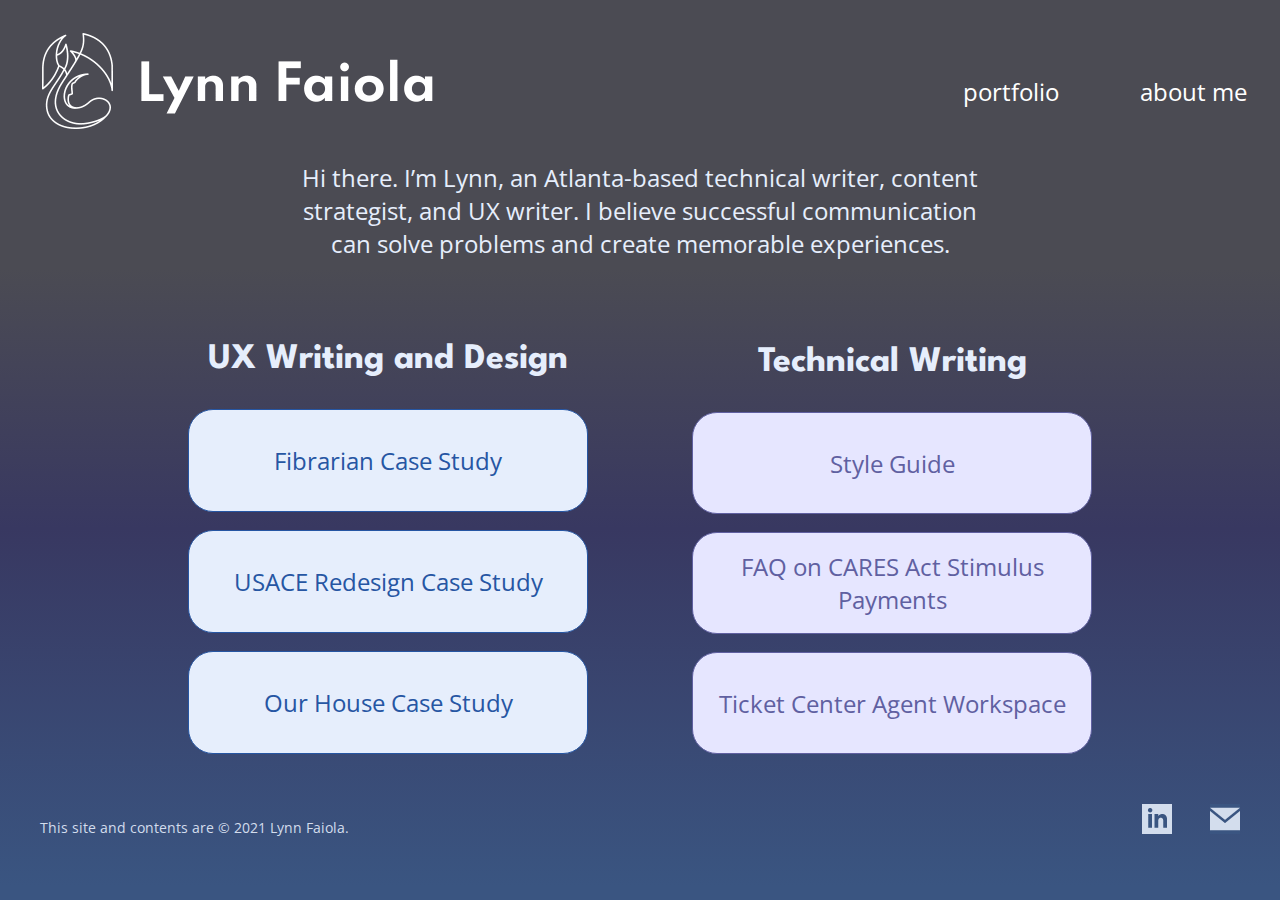
==== index.html @ aeed1f62 "V4" ====
<!DOCTYPE html>
<html>
<head>
    <title>Lynn Faiola</title>
    <link href="css/style.css" rel="stylesheet" type="text/css">
    <link href="https://fonts.googleapis.com/css2?family=Open+Sans&display=swap" rel="stylesheet">
    <link href="https://fonts.googleapis.com/css2?family=Open+Sans&family=Spartan:wght@400;600;700;800&display=swap" rel="stylesheet">
</head>
<body>
<header>
    <div class="inline-block logo">
        <img src="./images/logo.png" height="96">
    </div>
    <nav class="inline-block">
        <ul> 
            <li class="inline-block nav">portfolio</li>
            <li class="inline-block navEnd">about me</li>
        </ul>
    </nav>
</header>

<section>
<p class="intro">Hi there. I’m Lynn, an Atlanta-based technical writer, content strategist, and UX writer. I believe successful communication can solve problems and create memorable experiences.</p>
<div class="inline-block buttons">
    <h2>UX Writing and Design</h2>
    <div class="buttons2">
    <button class="listBlue">Fibrarian Case Study</button>
    <br>
    <button class="listBlue">USACE Redesign Case Study</button>
    <br>
    <button class="listBlue">Our House Case Study</button>
    </div>
</div>
<div class="inline-block buttons">
    <h2>Technical Writing</h2>
    <div class="buttons2">
        <button class="listPurple">Style Guide</button>
        <br>
        <button class="listPurple">FAQ on CARES Act Stimulus Payments</button>
        <br>
        <button class="listPurple">Ticket Center Agent Workspace</button>
    </div>
</div>
</section>

<footer class="footer">
    <div class="inline-block left">
    <p>This site and contents are © 2021 Lynn Faiola.</p>
    </div>
    <div class="inline-block right">
    <img class="padded" src="./images/linkedin_icon.png" height="30" width="30">
    <img src="./images/email_icon.png" height="30" width="30">
    </div>
</footer>
</body>
</html>
---- css/style.css ----
/* Top Level */

html {
    min-height: 100%;    
}

body{
    background: linear-gradient(180deg, #4B4B53 29.86%, #383861 58.73%, #3A5581 98.44%);
    background-repeat: no-repeat;
    background-size: auto;
}

header{
    padding-top: 2%;
}

section{
    text-align: center;
    min-height: calc(100%);
}

footer{
    vertical-align: center;
    padding-left: 2.5%;
    padding-right: 2.5%;
    padding-bottom: 50px;
}

nav{
    width: 65%;
    float: right;
    padding: 2%;
}

ul{
    list-style-type: none;
    float:right;
    margin-left: auto;
}

/* Classes */

.inline-block{
    display: inline-block;
    vertical-align: bottom;
}

.logo{
    width: 20%;
    padding-left: 2.5%;
    text-align: center;    
    vertical-align: center;
}

div.left{
    float: left;
}

div.right{
    float: right;
}

img.padded{
    padding-right:34px;
}

/* Buttons and Cards (eventually) */
.buttons{
    text-align: center;    
    margin-top:3%;
}

.buttons2{
    padding:50px;
    padding-top:0;
    text-align: center;
}


.block{    
    display: block;
}

button.listBlue{
    display: block;
    width: 400px;
    height: 103px;
    left: 270px;
    top: 737px;
    background: #E6EEFC;
    border: 1px solid #2656A3;
    box-sizing: border-box;
    border-radius: 25px;
    color: #2656A3;
    font-family: Open Sans;
    font-style: normal;
    font-weight: normal;
    font-size: 24px;
    line-height: 33px;
}

button.listPurple{
    display: block;
    width: 400px;
    height: 102px;
    left: 793px;
    top: 513px;
    background: #E6E6FF;
    border: 1px solid #6060A1;
    box-sizing: border-box;
    border-radius: 25px;
    color: #6060A1;
    font-family: Open Sans;
    font-style: normal;
    font-weight: normal;
    font-size: 24px;
    line-height: 33px;
}

/* Typography */

h1{
    font-family: Spartan;
    font-style: normal;
    font-weight: bold;
    font-size: 48px;
    line-height: 54px;
    color: #FFFFFF;
}

h2{
    font-family: Spartan;
    font-style: normal;
    font-weight: bold;
    font-size: 36px;
    line-height: 40px;    
    color: #E6EEFC;
}

li.nav{
    padding-right: 77px;
    font-family: Open Sans;
    font-style: normal;
    font-weight: normal;
    font-size: 24px;
    line-height: 33px;
    color:#FFFFFF;
}

li.navEnd{
    font-family: Open Sans;
    font-style: normal;
    font-weight: normal;
    font-size: 24px;
    line-height: 33px;
    color:#FFFFFF;
}

p{
    font-family: Open Sans;
    font-style: normal;
    font-weight: normal;
    font-size: 14px;
    line-height: 19px;
    color: #D3DDED;
}

p.intro{
    text-align: center;
    font-family: 'Open Sans', sans-serif;
    font-size: 24px;
    line-height: 33px;
    color: #E6EEFC;
    width: 716px;
    align-items: center;
    text-align: center;
    width: 716px;
    height: 123px;
    left: 362px;
    top: 209px;
    display: flex;
    align-items: center;
    margin: auto;
}
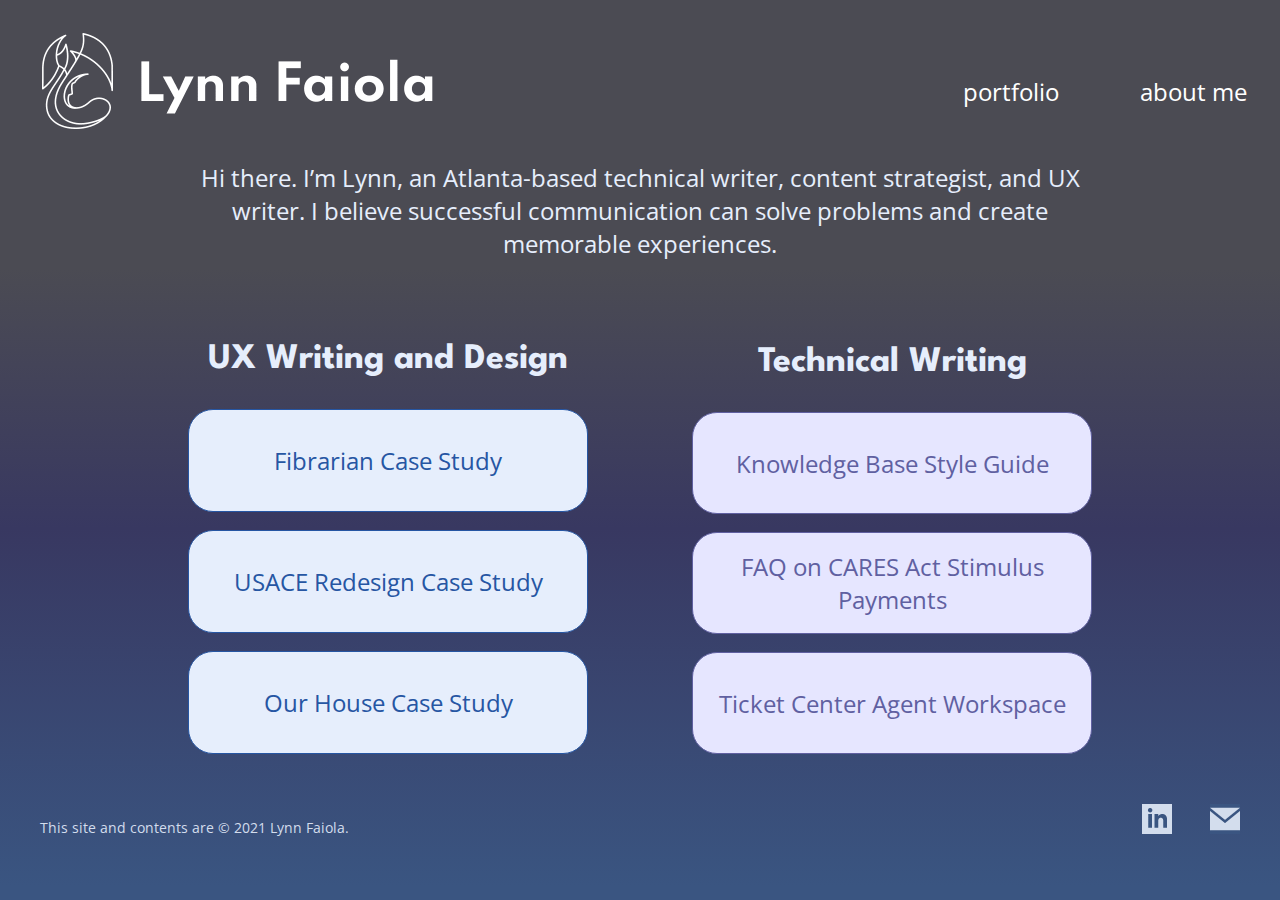
==== commit 7f99c34c: "V5" ====
--- a/index.html
+++ b/index.html
@@ -24,21 +24,21 @@
 <div class="inline-block buttons">
     <h2>UX Writing and Design</h2>
     <div class="buttons2">
-    <button class="listBlue">Fibrarian Case Study</button>
+    <a class="buttonLink" href="https://google.com" target="_blank"><button class="listBlue listBlue2" type="button"><span>Fibrarian Case Study</span></button></a>
     <br>
-    <button class="listBlue">USACE Redesign Case Study</button>
+    <a class="buttonLink" href="https://google.com" target="_blank"><button class="listBlue listBlue1" type="button"><span>USACE Redesign Case Study</span></button></a>
     <br>
-    <button class="listBlue">Our House Case Study</button>
+    <a class="buttonLink" href="https://google.com" target="_blank"><button class="listBlue listBlue3" type="button"><span>Our House Case Study</span></button></a>
     </div>
 </div>
 <div class="inline-block buttons">
     <h2>Technical Writing</h2>
     <div class="buttons2">
-        <button class="listPurple">Style Guide</button>
+        <button class="listPurple listPurple1" type="button"><span>Knowledge Base Style Guide</span></button>
         <br>
-        <button class="listPurple">FAQ on CARES Act Stimulus Payments</button>
+        <button class="listPurple listPurple2" type="button"><span>FAQ on CARES Act Stimulus Payments</span></button>
         <br>
-        <button class="listPurple">Ticket Center Agent Workspace</button>
+        <button class="listPurple listPurple3" type="button"><span>Ticket Center Agent Workspace</span></button>
     </div>
 </div>
 </section>
--- a/css/style.css
+++ b/css/style.css
@@ -65,6 +65,10 @@
 }
 
 /* Buttons and Cards (eventually) */
+a.buttonLink{
+    text-decoration: none;
+}
+
 .buttons{
     text-align: center;    
     margin-top:3%;
@@ -75,7 +79,6 @@
     padding-top:0;
     text-align: center;
 }
-
 
 .block{    
     display: block;
@@ -97,6 +100,36 @@
     font-weight: normal;
     font-size: 24px;
     line-height: 33px;
+    cursor: pointer;
+}
+
+button.listBlue:hover{
+    background: #2656A3;
+    border: 1px solid #E6EEFC;
+    box-sizing: border-box;
+    box-shadow: 4px 4px 4px rgba(0, 0, 0, 0.25);
+    color: #E6EEFC;
+}
+
+button.listBlue1:hover span {
+    display:none
+}
+button.listBlue1:hover:before {
+    content:"Improve user navigation through information architecture."
+}
+
+button.listBlue2:hover span {
+    display:none
+}
+button.listBlue2:hover:before {
+    content:"A mobile app to designed enable book sharing."
+}
+
+button.listBlue3:hover span {
+    display:none
+}
+button.listBlue3:hover:before {
+    content:"Boost volunteer aquisition and retention with site clarity."
 }
 
 button.listPurple{
@@ -115,6 +148,36 @@
     font-weight: normal;
     font-size: 24px;
     line-height: 33px;
+    cursor: pointer;
+}
+
+button.listPurple:hover{
+    background: #6060A1;
+    border: 1px solid #E6E6FF;
+    box-sizing: border-box;
+    box-shadow: 4px 4px 4px rgba(0, 0, 0, 0.25);
+    color: #E6E6FF;
+}
+
+button.listPurple1:hover span {
+    display:none
+}
+button.listPurple1:hover:before {
+    content:"Unifies the branding of an internal knowledge base."
+}
+
+button.listPurple2:hover span {
+    display:none
+}
+button.listPurple2:hover:before {
+    content:"Assists employees addressing credit union members."
+}
+
+button.listPurple3:hover span {
+    display:none
+}
+button.listPurple3:hover:before {
+    content:"Breakdown of a dashboard for new call center agents."
 }
 
 /* Typography */
@@ -147,6 +210,10 @@
     color:#FFFFFF;
 }
 
+li.nav:hover{
+    text-decoration: underline;
+}
+
 li.navEnd{
     font-family: Open Sans;
     font-style: normal;
@@ -154,6 +221,10 @@
     font-size: 24px;
     line-height: 33px;
     color:#FFFFFF;
+}
+
+li.navEnd:hover{
+    text-decoration: underline;
 }
 
 p{
@@ -171,10 +242,9 @@
     font-size: 24px;
     line-height: 33px;
     color: #E6EEFC;
-    width: 716px;
     align-items: center;
     text-align: center;
-    width: 716px;
+    width: 75%;
     height: 123px;
     left: 362px;
     top: 209px;
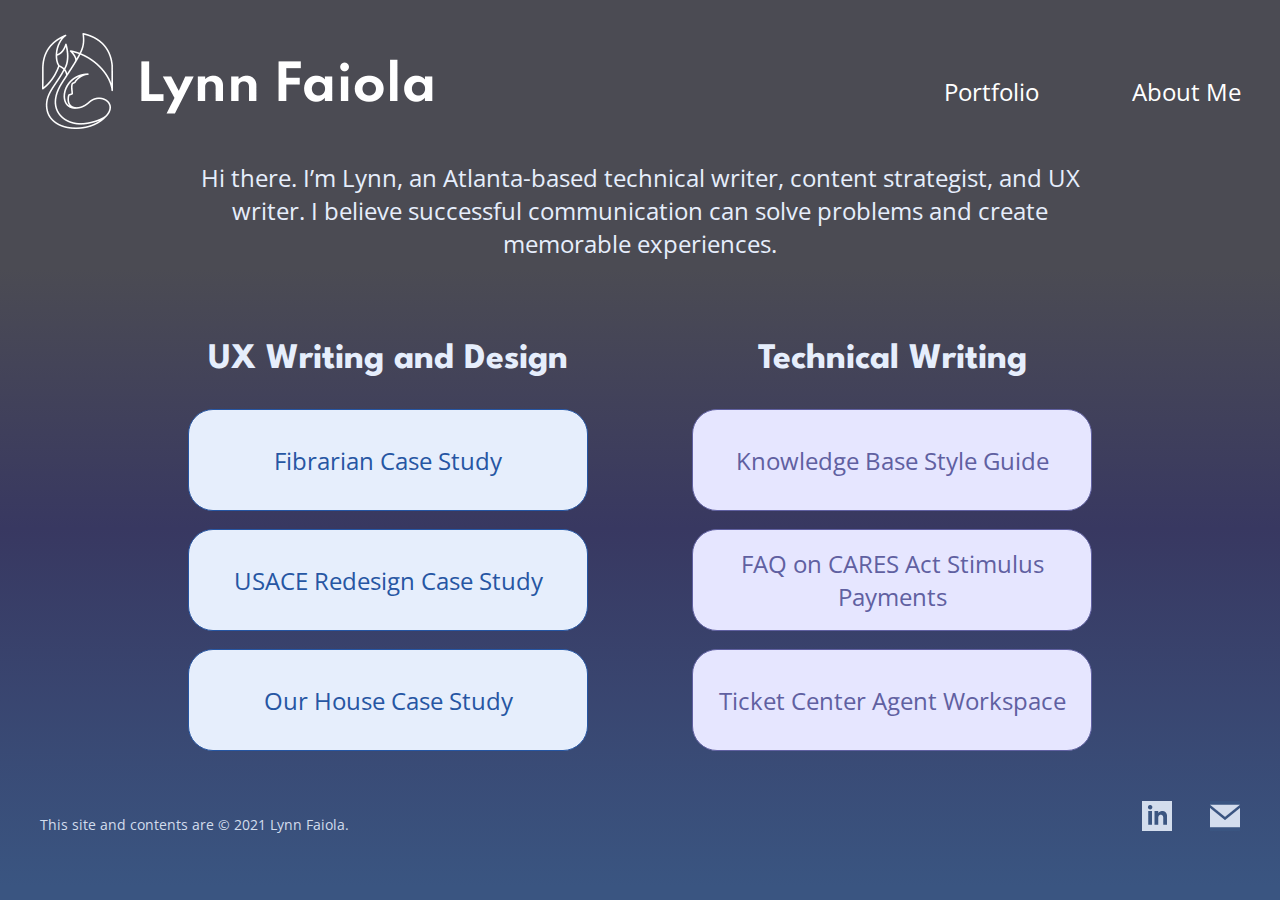
==== commit e5142983: "V7" ====
--- a/index.html
+++ b/index.html
@@ -12,9 +12,26 @@
         <img src="./images/logo.png" height="96">
     </div>
     <nav class="inline-block">
-        <ul> 
-            <li class="inline-block nav">portfolio</li>
-            <li class="inline-block navEnd">about me</li>
+        <ul class="navItems"> 
+            <li class="navDropdown"><div class="portfolioNav">&nbsp;Portfolio&nbsp;</div>
+                <ul class="dropdown-content">
+                    <li class="dropdown-tertiary">UX Writing and Design
+                        <ul class="dropdown-content2">
+                            <li>Fibrarian Case Study</li>
+                            <li>USACE Redesign Case Study</li>
+                            <li>Our House Redesign Case Study</li>
+                        </ul>
+                    </li>
+                    <li class="dropdown-tertiary">Technical Writing
+                        <ul class="dropdown-content2">
+                            <li>Knowledge Base Study Guide</li>
+                            <li>FAQ on CARES Act Stimulus Payments</li>
+                            <li>Our House Redesign Case Study</li>
+                        </ul>
+                    </li>
+                </ul>
+            </li>
+            <li class="inline-block navEnd">&nbsp;About Me&nbsp;</li>
         </ul>
     </nav>
 </header>
--- a/css/style.css
+++ b/css/style.css
@@ -38,6 +38,70 @@
     margin-left: auto;
 }
 
+/*Nav Drop-down*/
+
+.portfolioNav{
+    padding-right: 77px;
+    font-family: Open Sans;
+    font-style: normal;
+    font-weight: normal;
+    font-size: 24px;
+    line-height: 33px;
+    color:#FFFFFF;
+}
+
+li.navEnd{
+    font-family: Open Sans;
+    font-style: normal;
+    font-weight: normal;
+    font-size: 24px;
+    line-height: 33px;
+    color:#FFFFFF;
+}
+
+li.nav:hover, li.navEnd:hover{
+    text-decoration: underline;
+}
+
+.navDropdown{
+    display: inline-block;
+}
+
+.dropdown-content{    
+    display:none;
+    position:absolute;
+    background-color:#4B4B53;
+    /*font-family: Open Sans;
+    font-style: normal;
+    font-weight: normal;
+    font-size: 24px;
+    line-height: 33px;
+    color:#FFFFFF;*/
+    /*max-width: 300px;*/
+    padding: 8px 0px 8px 8px;
+    box-shadow: 4px 4px 4px 4px rgba(0, 0, 0, 0.25);
+    z-index: 1;
+}
+
+.navDropdown:hover .dropdown-content {
+    display: block;
+}
+
+.dropdown-tertiary{
+    display: inline-block;
+}
+
+.dropdown-content2{    
+    display:none;
+    position:static;
+    background-color:#4B4B53;
+    float: none;
+}
+
+.dropdown-tertiary:hover .dropdown-content2 {
+    display: block;
+}
+
 /* Classes */
 
 .inline-block{
@@ -87,9 +151,9 @@
 button.listBlue{
     display: block;
     width: 400px;
-    height: 103px;
-    left: 270px;
-    top: 737px;
+    height: 102px;
+    /*left: 270px;
+    top: 737px;*/
     background: #E6EEFC;
     border: 1px solid #2656A3;
     box-sizing: border-box;
@@ -136,8 +200,8 @@
     display: block;
     width: 400px;
     height: 102px;
-    left: 793px;
-    top: 513px;
+    /*left: 793px;
+    top: 513px;*/
     background: #E6E6FF;
     border: 1px solid #6060A1;
     box-sizing: border-box;
@@ -198,33 +262,6 @@
     font-size: 36px;
     line-height: 40px;    
     color: #E6EEFC;
-}
-
-li.nav{
-    padding-right: 77px;
-    font-family: Open Sans;
-    font-style: normal;
-    font-weight: normal;
-    font-size: 24px;
-    line-height: 33px;
-    color:#FFFFFF;
-}
-
-li.nav:hover{
-    text-decoration: underline;
-}
-
-li.navEnd{
-    font-family: Open Sans;
-    font-style: normal;
-    font-weight: normal;
-    font-size: 24px;
-    line-height: 33px;
-    color:#FFFFFF;
-}
-
-li.navEnd:hover{
-    text-decoration: underline;
 }
 
 p{
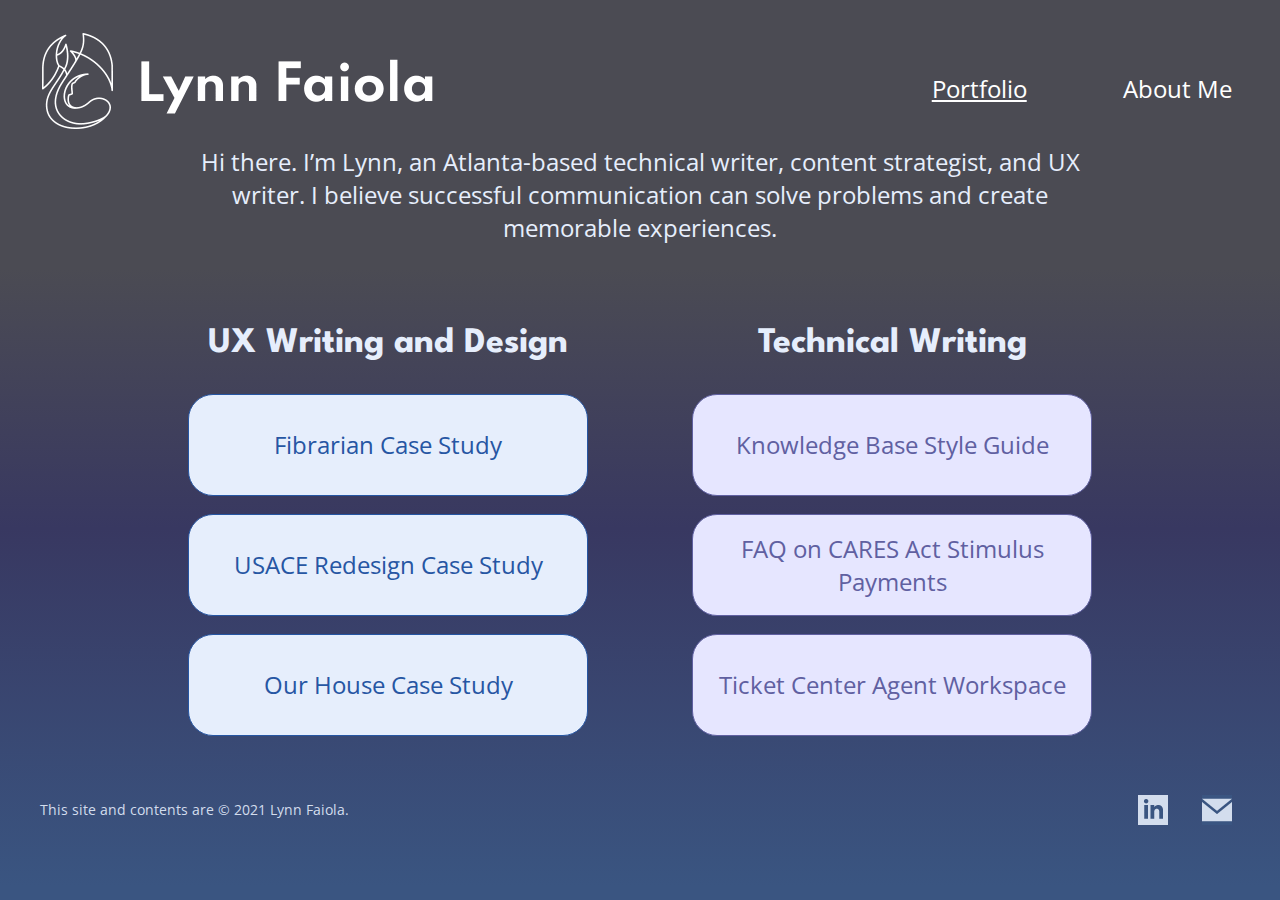
==== commit b89c8a69: "V8" ====
--- a/index.html
+++ b/index.html
@@ -13,25 +13,25 @@
     </div>
     <nav class="inline-block">
         <ul class="navItems"> 
-            <li class="navDropdown"><div class="portfolioNav">&nbsp;Portfolio&nbsp;</div>
+            <li class="navDropdown"><div class="portfolioNav">Portfolio</div>
                 <ul class="dropdown-content">
                     <li class="dropdown-tertiary">UX Writing and Design
                         <ul class="dropdown-content2">
-                            <li>Fibrarian Case Study</li>
-                            <li>USACE Redesign Case Study</li>
-                            <li>Our House Redesign Case Study</li>
+                            <li class="tertiaryItem">Fibrarian Case Study</li>
+                            <li class="tertiaryItem">USACE Redesign Case Study</li>
+                            <li class="tertiaryItem">Our House Redesign Case Study</li>
                         </ul>
                     </li>
                     <li class="dropdown-tertiary">Technical Writing
                         <ul class="dropdown-content2">
-                            <li>Knowledge Base Study Guide</li>
-                            <li>FAQ on CARES Act Stimulus Payments</li>
-                            <li>Our House Redesign Case Study</li>
+                            <li class="tertiaryItem">Knowledge Base Study Guide</li>
+                            <li class="tertiaryItem">FAQ on CARES Act Stimulus Payments</li>
+                            <li class="tertiaryItem">Our House Redesign Case Study</li>
                         </ul>
                     </li>
                 </ul>
             </li>
-            <li class="inline-block navEnd">&nbsp;About Me&nbsp;</li>
+            <li class="inline-block navEnd">About Me</li>
         </ul>
     </nav>
 </header>
--- a/css/style.css
+++ b/css/style.css
@@ -23,31 +23,35 @@
     vertical-align: center;
     padding-left: 2.5%;
     padding-right: 2.5%;
-    padding-bottom: 50px;
-}
+    padding-bottom: 25px;
+}
+
+
+/*Navigation*/
 
 nav{
-    width: 65%;
-    float: right;
-    padding: 2%;
-}
-
-ul{
+    width: 73%;
+    /*float: right;*/
+    padding: 1%;
+}
+
+nav ul{
     list-style-type: none;
-    float:right;
-    margin-left: auto;
-}
-
-/*Nav Drop-down*/
+    /*float:right;
+    margin-left: auto;*/
+    display: flex;
+    justify-content: right;
+}
 
 .portfolioNav{
-    padding-right: 77px;
+    padding-right: 96px;
     font-family: Open Sans;
     font-style: normal;
     font-weight: normal;
     font-size: 24px;
     line-height: 33px;
     color:#FFFFFF;
+    text-decoration: underline;
 }
 
 li.navEnd{
@@ -57,9 +61,10 @@
     font-size: 24px;
     line-height: 33px;
     color:#FFFFFF;
-}
-
-li.nav:hover, li.navEnd:hover{
+    cursor: pointer;
+}
+
+.portfolioNav:hover, li.navEnd:hover{
     text-decoration: underline;
 }
 
@@ -71,14 +76,14 @@
     display:none;
     position:absolute;
     background-color:#4B4B53;
-    /*font-family: Open Sans;
-    font-style: normal;
-    font-weight: normal;
-    font-size: 24px;
-    line-height: 33px;
-    color:#FFFFFF;*/
+    font-family: Open Sans;
+    font-style: normal;
+    font-weight: normal;
+    font-size: 20px;
+    line-height: 33px;
+    color:#FFFFFF;
     /*max-width: 300px;*/
-    padding: 8px 0px 8px 8px;
+    padding: 8px 8px 8px 8px;
     box-shadow: 4px 4px 4px 4px rgba(0, 0, 0, 0.25);
     z-index: 1;
 }
@@ -88,18 +93,29 @@
 }
 
 .dropdown-tertiary{
-    display: inline-block;
+    display: block;
+    padding-top: 8px;
 }
 
 .dropdown-content2{    
     display:none;
     position:static;
-    background-color:#4B4B53;
-    float: none;
+    background-color:#4B4B53;    
+    padding-top: 8px;
+    padding-bottom: 8px;
+    cursor: pointer;
+}
+
+.tertiaryItem{
+    font-size: 18px;
 }
 
 .dropdown-tertiary:hover .dropdown-content2 {
     display: block;
+}
+
+.tertiaryItem:hover {
+    text-decoration: underline;
 }
 
 /* Classes */
@@ -117,11 +133,21 @@
 }
 
 div.left{
-    float: left;
+    /*float: left;
+    padding: 1%;*/
+    width: 60%;
+    display: inline-flex;
+    justify-content: left;
 }
 
 div.right{
-    float: right;
+    display: inline-flex;
+    justify-content: right;
+    vertical-align: center;
+    width: 39%;
+    padding-bottom: 8px;
+    /*float: right;
+    width: 49%;*/
 }
 
 img.padded{
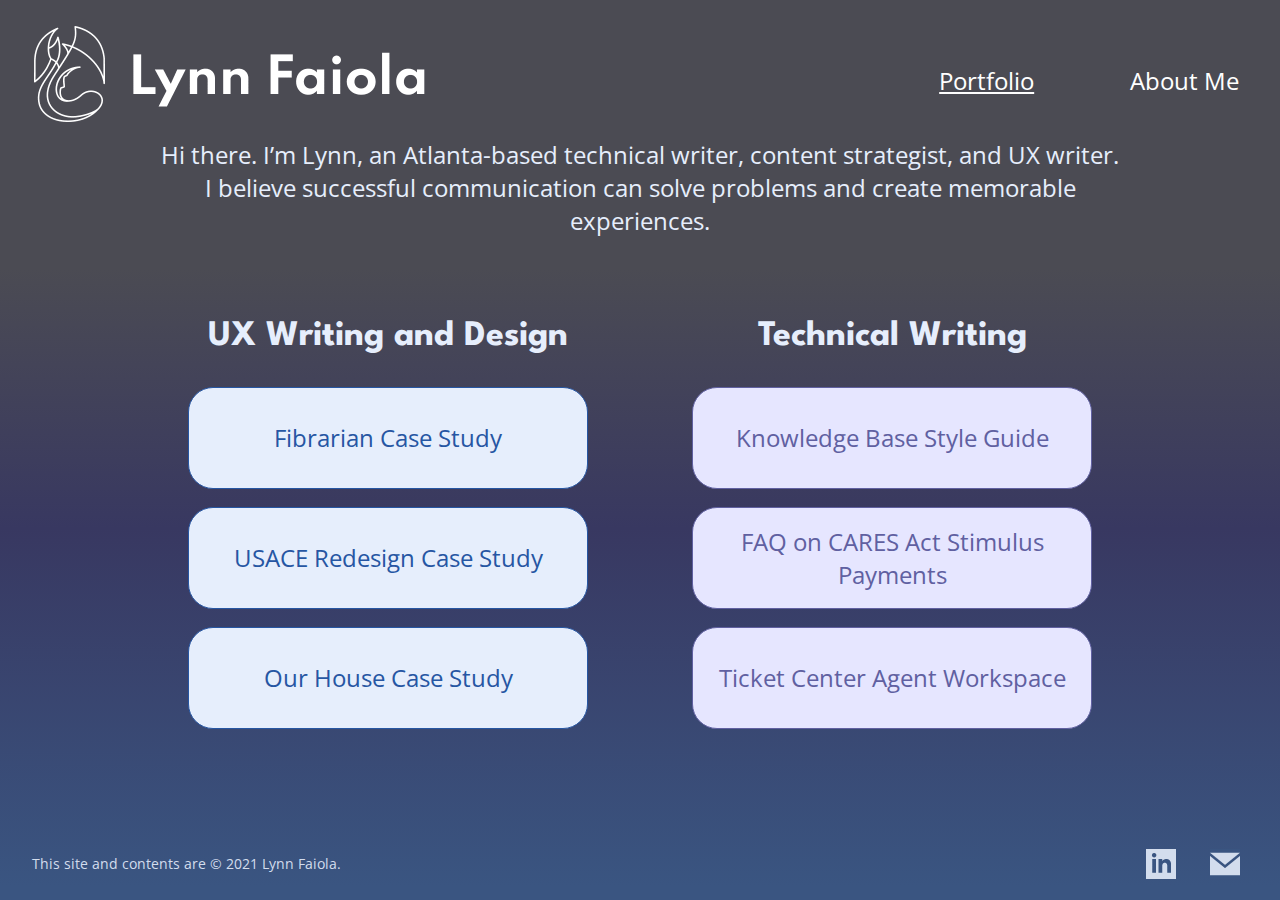
==== commit 55f85517: "V9" ====
--- a/index.html
+++ b/index.html
@@ -13,7 +13,7 @@
     </div>
     <nav class="inline-block">
         <ul class="navItems"> 
-            <li class="navDropdown"><div class="portfolioNav">Portfolio</div>
+            <li class="navDropdown"><div class="portfolioNav portNav2">Portfolio</div>
                 <ul class="dropdown-content">
                     <li class="dropdown-tertiary">UX Writing and Design
                         <ul class="dropdown-content2">
@@ -31,12 +31,12 @@
                     </li>
                 </ul>
             </li>
-            <li class="inline-block navEnd">About Me</li>
+            <li class="inline-block navEnd"><a href="aboutMe.html">About Me</a></li>
         </ul>
     </nav>
 </header>
 
-<section>
+<section class="portfolioSection">
 <p class="intro">Hi there. I’m Lynn, an Atlanta-based technical writer, content strategist, and UX writer. I believe successful communication can solve problems and create memorable experiences.</p>
 <div class="inline-block buttons">
     <h2>UX Writing and Design</h2>
--- a/css/style.css
+++ b/css/style.css
@@ -1,29 +1,64 @@
 /* Top Level */
 
 html {
-    min-height: 100%;    
+    min-height: 100%;
+    margin:0;
+    padding:0;    
 }
 
 body{
     background: linear-gradient(180deg, #4B4B53 29.86%, #383861 58.73%, #3A5581 98.44%);
     background-repeat: no-repeat;
     background-size: auto;
+    background-attachment: fixed;
+    overflow:overlay;
+    margin:0;
+    padding:0; 
+    min-height: 100vh;
+    display: flex;
+    flex-direction: column;
 }
 
 header{
     padding-top: 2%;
 }
 
-section{
+.portfolioSection{
     text-align: center;
     min-height: calc(100%);
 }
 
 footer{
+    margin-top: auto;
     vertical-align: center;
     padding-left: 2.5%;
     padding-right: 2.5%;
-    padding-bottom: 25px;
+    padding-bottom: 1%;
+}
+
+/* Scroll Bar */
+
+    /* width */
+::-webkit-scrollbar {
+    width: 8px;
+  }
+  
+  /* Track */
+::-webkit-scrollbar-track {
+    /*box-shadow: inset 0 0 5px grey; 
+    border-radius: 10px;*/
+    background-color: transparent;
+}
+   
+  /* Handle */
+::-webkit-scrollbar-thumb {
+    background:#D3D3D3;
+    border-radius: 8px;
+}
+  
+  /* Handle on hover */
+::-webkit-scrollbar-thumb:hover {
+    background: #808080; 
 }
 
 
@@ -43,18 +78,13 @@
     justify-content: right;
 }
 
+li a{
+    color:white;
+    text-decoration: none;
+}
+
 .portfolioNav{
     padding-right: 96px;
-    font-family: Open Sans;
-    font-style: normal;
-    font-weight: normal;
-    font-size: 24px;
-    line-height: 33px;
-    color:#FFFFFF;
-    text-decoration: underline;
-}
-
-li.navEnd{
     font-family: Open Sans;
     font-style: normal;
     font-weight: normal;
@@ -62,6 +92,24 @@
     line-height: 33px;
     color:#FFFFFF;
     cursor: pointer;
+}
+
+.portNav2{    
+    text-decoration: underline;
+}
+
+li.navEnd{
+    font-family: Open Sans;
+    font-style: normal;
+    font-weight: normal;
+    font-size: 24px;
+    line-height: 33px;
+    color:#FFFFFF;
+    cursor: pointer;
+}
+
+.aboutMe2{
+    text-decoration: underline;
 }
 
 .portfolioNav:hover, li.navEnd:hover{
@@ -154,7 +202,77 @@
     padding-right:34px;
 }
 
-/* Buttons and Cards (eventually) */
+.centeredText{
+    text-align: center;
+}
+
+.centeredForm{
+    text-align: center;
+    margin-top: 5%;
+    margin-bottom: 2%;
+}
+
+.wordVomit{
+    width:75%;
+    margin:auto;
+    padding:25px
+}
+
+/*About Me Contact Form*/
+
+.submitButton{
+    width: 150px;
+    height: 48px;
+    background: #E6E6FF;
+    border-radius: 50px;
+    border:none;
+    font-family: Spartan;
+    font-style: normal;
+    font-weight: 600;
+    font-size: 18px;
+    line-height: 20px;
+    align-items: center;
+    text-align: center;
+}
+
+label{
+    font-family: Open Sans;
+    font-style: normal;
+    font-weight: normal;
+    font-size: 14px;
+    line-height: 19px;
+    color: #E6EEFC;
+    padding-bottom: 15px;
+    text-align: left;
+}
+
+
+.freeForm{
+    background: #E6EEFC;
+    border-radius: 10px;
+    border:none;
+    width: 50%;
+    height: 32px;
+    font-family: Open Sans;
+    font-style: normal;
+    font-weight: normal;
+    font-size: 18px;
+    color: #4B4B53;
+    margin-top: 5px;
+    padding:5px 10px 5px 10px;
+}
+
+.message{
+    width: 50%;
+    height: 303px;
+}
+
+textarea:focus, input:focus{
+    outline: none;
+}
+
+/* Buttons */
+
 a.buttonLink{
     text-decoration: none;
 }
@@ -270,6 +388,95 @@
     content:"Breakdown of a dashboard for new call center agents."
 }
 
+/* Cards */
+
+.cardContainer{
+    display:flex;
+    justify-content: space-evenly;
+}
+
+.flip-card {
+    background-color: transparent;
+    width: 250px;
+    height: 250px;
+    perspective: 1000px;
+}
+
+.flip-card-inner {
+    position: relative;
+    width: 100%;
+    height: 100%;
+    text-align: center;
+    transition: transform 0.6s;
+    transform-style: preserve-3d;
+    box-shadow: 0 4px 8px 0 rgba(0,0,0,0.2);
+}
+
+.flip-card:hover .flip-card-inner {
+    transform: rotateY(180deg);
+}
+
+.flip-card-front, .flip-card-back {
+    position: absolute;
+    width: 100%;
+    height: 100%;
+    -webkit-backface-visibility: hidden;
+    backface-visibility: hidden;
+}
+
+.flip-card-front {
+    color: #6060A1;
+    background-color: #E6E6FF;
+    border: 1px solid #6060A1;
+    box-sizing: border-box;
+    box-shadow: 0px 4px 4px rgba(0, 0, 0, 0.5);
+    border-radius: 25px;
+    display: flex;
+    flex-direction: column;
+    justify-content: center;
+}
+
+.flip-card-back {
+    color: #E6E6FF;
+    background-color: #6060A1;
+    border: 1px solid #E6E6FF;
+    transform: rotateY(180deg);
+    border-radius: 25px;
+    display: flex;
+    flex-direction: column;
+    justify-content: center;
+}
+
+.flip-card-frontBlue, .flip-card-backBlue {
+    position: absolute;
+    width: 100%;
+    height: 100%;
+    -webkit-backface-visibility: hidden;
+    backface-visibility: hidden;
+}
+
+.flip-card-frontBlue {
+    background-color: #E6EEFC;
+    border: 1px solid #2656A3;
+    box-sizing: border-box;
+    box-shadow: 0px 4px 4px rgba(0, 0, 0, 0.5);
+    border-radius: 25px;
+    display: flex;
+    flex-direction: column;
+    justify-content: center;
+}
+
+.flip-card-backBlue {
+    color: #E6EEFC;
+    background-color: #2656A3;
+    border: 1px solid #E6EEFC;
+    transform: rotateY(180deg);
+    border-radius: 25px;
+    display: flex;
+    flex-direction: column;
+    justify-content: center;
+}
+
 /* Typography */
 
 h1{
@@ -290,7 +497,78 @@
     color: #E6EEFC;
 }
 
-p{
+h3{
+    font-family: Spartan;
+    font-style: normal;
+    font-weight: bold;
+    font-size: 24px;
+    line-height: 40px;    
+    color: #E6EEFC;
+}
+
+h3.noBold{
+    font-family: Spartan;
+    font-style: normal;
+    font-weight: normal;
+    font-size: 24px;
+    line-height: 25px;    
+    color: #E6EEFC;
+}
+
+h3.resume{
+    font-family: Spartan;
+    font-style: normal;
+    font-weight: bold;
+    font-size: 24px;
+    line-height: 40px;    
+    color: #E6EEFC;
+    text-decoration: underline;
+}
+
+h3.purpleCard{
+    font-family: Spartan;
+    font-style: normal;
+    font-weight: bold;
+    font-size: 24px;
+    color: #6060A1;
+}
+
+h3.blueCard{
+    font-family: Spartan;
+    font-style: normal;
+    font-weight: bold;
+    font-size: 24px;
+    color: #2656A3;
+}
+
+p {
+    font-family: Open Sans;
+    font-style: normal;
+    font-weight: normal;
+    font-size: 18px;
+    line-height: 25px;
+    color: #D3DDED;
+}
+
+p.purpleCard {
+    font-family: Open Sans;
+    font-style: normal;
+    font-weight: normal;
+    font-size: 18px;
+    line-height: 25px;
+    color: #E6E6FF;
+}
+
+p.blueCard {
+    font-family: Open Sans;
+    font-style: normal;
+    font-weight: normal;
+    font-size: 18px;
+    line-height: 25px;
+    color: #E6EEFC;
+}
+
+footer p {
     font-family: Open Sans;
     font-style: normal;
     font-weight: normal;
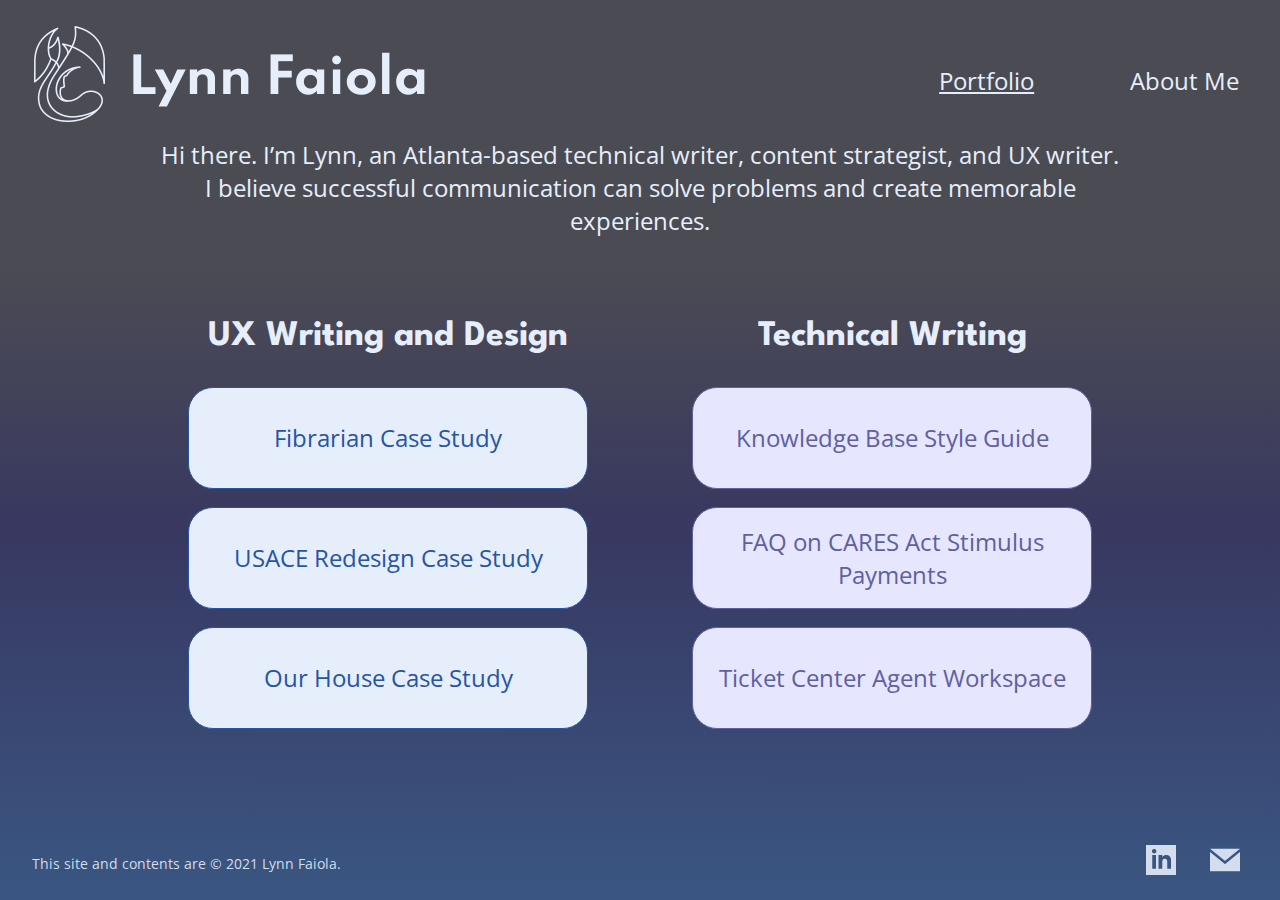
==== commit 6f4de5e0: "V11" ====
--- a/index.html
+++ b/index.html
@@ -65,7 +65,7 @@
     <p>This site and contents are © 2021 Lynn Faiola.</p>
     </div>
     <div class="inline-block right">
-    <img class="padded" src="./images/linkedin_icon.png" height="30" width="30">
+    <a href="https://www.linkedin.com/in/hlynnbigham/" target="_blank"><img class="padded" src="./images/linkedin_icon.png" height="30" width="30"></a>
     <img src="./images/email_icon.png" height="30" width="30">
     </div>
 </footer>
--- a/css/style.css
+++ b/css/style.css
@@ -79,7 +79,7 @@
 }
 
 li a{
-    color:white;
+    color:#E6EEFC;
     text-decoration: none;
 }
 
@@ -90,7 +90,7 @@
     font-weight: normal;
     font-size: 24px;
     line-height: 33px;
-    color:#FFFFFF;
+    color:#E6EEFC;
     cursor: pointer;
 }
 
@@ -104,7 +104,7 @@
     font-weight: normal;
     font-size: 24px;
     line-height: 33px;
-    color:#FFFFFF;
+    color:#E6EEFC;
     cursor: pointer;
 }
 
@@ -143,6 +143,7 @@
 .dropdown-tertiary{
     display: block;
     padding-top: 8px;
+    color: #E6E6FF;
 }
 
 .dropdown-content2{    
@@ -156,6 +157,7 @@
 
 .tertiaryItem{
     font-size: 18px;
+    color: #E6E6FF;
 }
 
 .dropdown-tertiary:hover .dropdown-content2 {
@@ -204,11 +206,12 @@
 
 .centeredText{
     text-align: center;
+
 }
 
 .centeredForm{
     text-align: center;
-    margin-top: 5%;
+    margin-top: 8%;
     margin-bottom: 2%;
 }
 
@@ -224,6 +227,7 @@
     width: 150px;
     height: 48px;
     background: #E6E6FF;
+    color: #6060A1;
     border-radius: 50px;
     border:none;
     font-family: Spartan;
@@ -233,6 +237,12 @@
     line-height: 20px;
     align-items: center;
     text-align: center;
+}
+
+.submitButton:hover{
+    background: #6060A1;
+    color:#E6E6FF;
+    box-shadow: 4px 4px 4px rgba(0, 0, 0, 0.25);
 }
 
 label{
@@ -393,6 +403,7 @@
 .cardContainer{
     display:flex;
     justify-content: space-evenly;
+    margin:0 5%;
 }
 
 .flip-card {
@@ -409,7 +420,7 @@
     text-align: center;
     transition: transform 0.6s;
     transform-style: preserve-3d;
-    box-shadow: 0 4px 8px 0 rgba(0,0,0,0.2);
+   /* box-shadow: 0 4px 8px 0 rgba(0,0,0,0.2);*/
 }
 
 .flip-card:hover .flip-card-inner {
@@ -445,6 +456,7 @@
     display: flex;
     flex-direction: column;
     justify-content: center;
+    box-shadow: 0 4px 8px 0 rgba(0,0,0,0.5);
 }
 
 .flip-card-frontBlue, .flip-card-backBlue {
@@ -475,6 +487,7 @@
     display: flex;
     flex-direction: column;
     justify-content: center;
+    box-shadow: 0 4px 8px 0 rgba(0,0,0,0.5);
 }
 
 /* Typography */
@@ -510,17 +523,16 @@
     font-family: Spartan;
     font-style: normal;
     font-weight: normal;
+    font-size: 24px;  
+    color: #E6EEFC;
+}
+
+h3.resume{
+    font-family: Spartan;
+    font-style: normal;
+    font-weight: bold;
     font-size: 24px;
     line-height: 25px;    
-    color: #E6EEFC;
-}
-
-h3.resume{
-    font-family: Spartan;
-    font-style: normal;
-    font-weight: bold;
-    font-size: 24px;
-    line-height: 40px;    
     color: #E6EEFC;
     text-decoration: underline;
 }
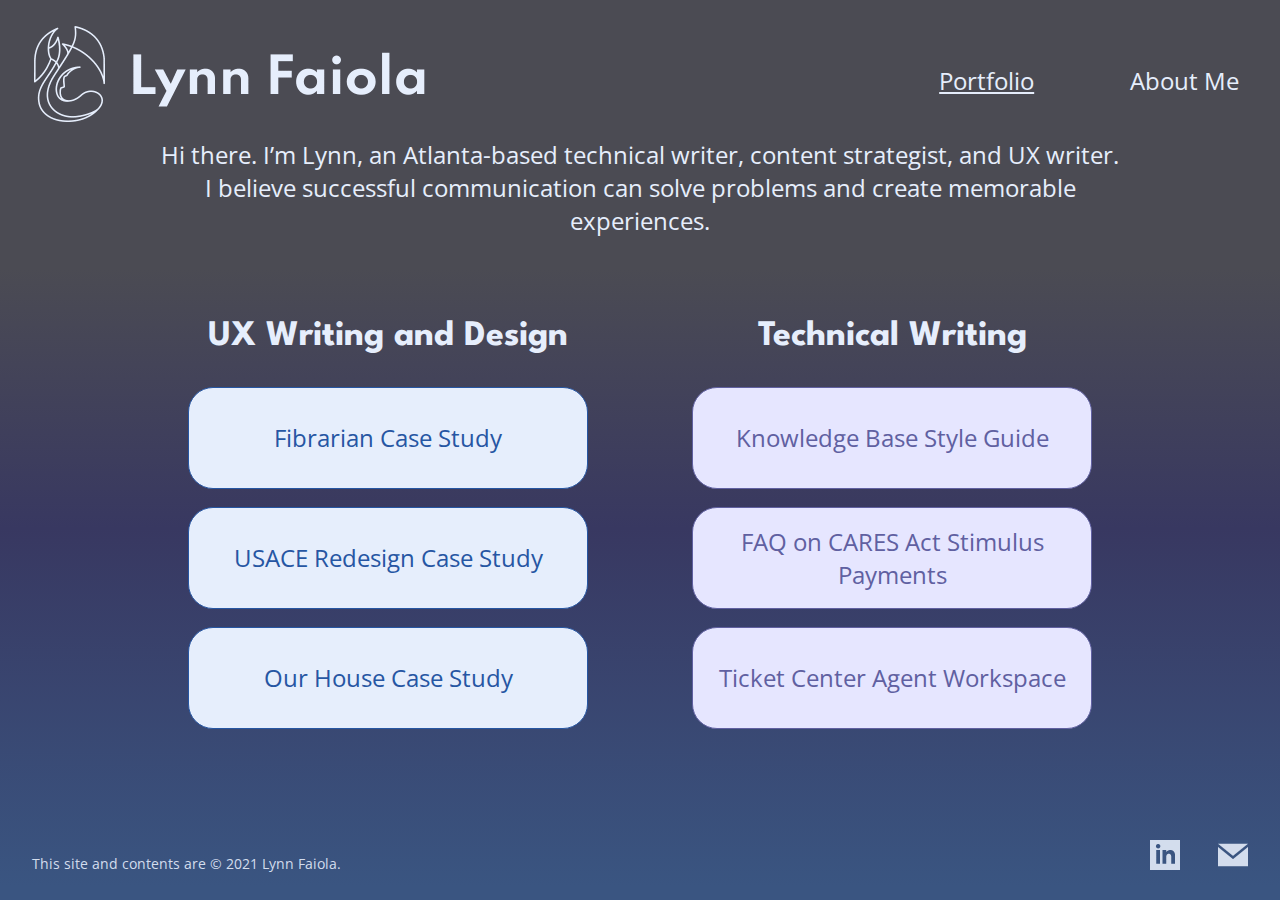
==== commit 9dcbc458: "V13" ====
--- a/index.html
+++ b/index.html
@@ -9,7 +9,7 @@
 <body>
 <header>
     <div class="inline-block logo">
-        <img src="./images/logo.png" height="96">
+        <a href="index.html"><img src="./images/logo.png" height="96"></a>
     </div>
     <nav class="inline-block">
         <ul class="navItems"> 
@@ -31,7 +31,7 @@
                     </li>
                 </ul>
             </li>
-            <li class="inline-block navEnd"><a href="aboutMe.html">About Me</a></li>
+            <li class="navEnd"><a href="aboutMe.html">About Me</a></li>
         </ul>
     </nav>
 </header>
@@ -43,7 +43,7 @@
     <div class="buttons2">
     <a class="buttonLink" href="https://google.com" target="_blank"><button class="listBlue listBlue2" type="button"><span>Fibrarian Case Study</span></button></a>
     <br>
-    <a class="buttonLink" href="https://google.com" target="_blank"><button class="listBlue listBlue1" type="button"><span>USACE Redesign Case Study</span></button></a>
+    <a class="buttonLink" href="ux-writing-design/case-study-template.html"><button class="listBlue listBlue1" type="button"><span>USACE Redesign Case Study</span></button></a>
     <br>
     <a class="buttonLink" href="https://google.com" target="_blank"><button class="listBlue listBlue3" type="button"><span>Our House Case Study</span></button></a>
     </div>
@@ -61,10 +61,10 @@
 </section>
 
 <footer class="footer">
-    <div class="inline-block left">
+    <div class="left">
     <p>This site and contents are © 2021 Lynn Faiola.</p>
     </div>
-    <div class="inline-block right">
+    <div class="right">
     <a href="https://www.linkedin.com/in/hlynnbigham/" target="_blank"><img class="padded" src="./images/linkedin_icon.png" height="30" width="30"></a>
     <img src="./images/email_icon.png" height="30" width="30">
     </div>
--- a/css/style.css
+++ b/css/style.css
@@ -21,14 +21,18 @@
 
 header{
     padding-top: 2%;
+    
 }
 
 .portfolioSection{
     text-align: center;
-    min-height: calc(100%);
+    flex:1;
 }
 
 footer{
+    display:flex;
+    justify-content: space-between;
+    flex-wrap: wrap-reverse;
     margin-top: auto;
     vertical-align: center;
     padding-left: 2.5%;
@@ -38,25 +42,19 @@
 
 /* Scroll Bar */
 
-    /* width */
 ::-webkit-scrollbar {
     width: 8px;
   }
   
-  /* Track */
 ::-webkit-scrollbar-track {
-    /*box-shadow: inset 0 0 5px grey; 
-    border-radius: 10px;*/
     background-color: transparent;
 }
    
-  /* Handle */
 ::-webkit-scrollbar-thumb {
     background:#D3D3D3;
     border-radius: 8px;
 }
   
-  /* Handle on hover */
 ::-webkit-scrollbar-thumb:hover {
     background: #808080; 
 }
@@ -66,14 +64,11 @@
 
 nav{
     width: 73%;
-    /*float: right;*/
     padding: 1%;
 }
 
 nav ul{
     list-style-type: none;
-    /*float:right;
-    margin-left: auto;*/
     display: flex;
     justify-content: right;
 }
@@ -105,7 +100,6 @@
     font-size: 24px;
     line-height: 33px;
     color:#E6EEFC;
-    cursor: pointer;
 }
 
 .aboutMe2{
@@ -130,7 +124,6 @@
     font-size: 20px;
     line-height: 33px;
     color:#FFFFFF;
-    /*max-width: 300px;*/
     padding: 8px 8px 8px 8px;
     box-shadow: 4px 4px 4px 4px rgba(0, 0, 0, 0.25);
     z-index: 1;
@@ -182,23 +175,11 @@
     vertical-align: center;
 }
 
-div.left{
-    /*float: left;
-    padding: 1%;*/
-    width: 60%;
-    display: inline-flex;
-    justify-content: left;
-}
-
-div.right{
+/*div.right{
     display: inline-flex;
     justify-content: right;
     vertical-align: center;
-    width: 39%;
-    padding-bottom: 8px;
-    /*float: right;
-    width: 49%;*/
-}
+}*/
 
 img.padded{
     padding-right:34px;
@@ -207,12 +188,6 @@
 .centeredText{
     text-align: center;
 
-}
-
-.centeredForm{
-    text-align: center;
-    margin-top: 8%;
-    margin-bottom: 2%;
 }
 
 .wordVomit{
@@ -222,6 +197,32 @@
 }
 
 /*About Me Contact Form*/
+
+.centeredForm{
+    display: block;
+    align-items: center;
+    text-align: center;
+    margin: auto;    
+    padding-top:50px;
+    padding-bottom:20px;
+    width: 680px;
+}
+
+.buttonContainer{
+    display: block;
+    text-align: center;
+    margin-top: 16px;    
+}
+
+.inputContainer label{
+    display: block;
+    width: 100%;
+    text-align: left;
+}
+
+.inputContainer input{
+    width: 100%;
+}
 
 .submitButton{
     width: 150px;
@@ -235,8 +236,6 @@
     font-weight: 600;
     font-size: 18px;
     line-height: 20px;
-    align-items: center;
-    text-align: center;
 }
 
 .submitButton:hover{
@@ -252,8 +251,8 @@
     font-size: 14px;
     line-height: 19px;
     color: #E6EEFC;
-    padding-bottom: 15px;
-    text-align: left;
+    padding-bottom: 8px;
+    padding-top: 16px;
 }
 
 
@@ -261,20 +260,18 @@
     background: #E6EEFC;
     border-radius: 10px;
     border:none;
-    width: 50%;
     height: 32px;
     font-family: Open Sans;
     font-style: normal;
     font-weight: normal;
     font-size: 18px;
     color: #4B4B53;
-    margin-top: 5px;
     padding:5px 10px 5px 10px;
 }
 
 .message{
-    width: 50%;
-    height: 303px;
+    width: 100%;
+    height: 300px;
 }
 
 textarea:focus, input:focus{
@@ -306,8 +303,6 @@
     display: block;
     width: 400px;
     height: 102px;
-    /*left: 270px;
-    top: 737px;*/
     background: #E6EEFC;
     border: 1px solid #2656A3;
     box-sizing: border-box;
@@ -354,8 +349,6 @@
     display: block;
     width: 400px;
     height: 102px;
-    /*left: 793px;
-    top: 513px;*/
     background: #E6E6FF;
     border: 1px solid #6060A1;
     box-sizing: border-box;
@@ -410,6 +403,7 @@
     background-color: transparent;
     width: 250px;
     height: 250px;
+    cursor: pointer;
     perspective: 1000px;
 }
 
@@ -420,10 +414,13 @@
     text-align: center;
     transition: transform 0.6s;
     transform-style: preserve-3d;
-   /* box-shadow: 0 4px 8px 0 rgba(0,0,0,0.2);*/
-}
-
-.flip-card:hover .flip-card-inner {
+}
+
+/*.flip-card:hover .flip-card-inner {
+    transform: rotateY(180deg);
+}*/
+
+.flip-card.hover .flip-card-inner {
     transform: rotateY(180deg);
 }
 
@@ -492,14 +489,6 @@
 
 /* Typography */
 
-h1{
-    font-family: Spartan;
-    font-style: normal;
-    font-weight: bold;
-    font-size: 48px;
-    line-height: 54px;
-    color: #FFFFFF;
-}
 
 h2{
     font-family: Spartan;
@@ -563,27 +552,14 @@
 }
 
 p.purpleCard {
-    font-family: Open Sans;
-    font-style: normal;
-    font-weight: normal;
-    font-size: 18px;
-    line-height: 25px;
     color: #E6E6FF;
 }
 
 p.blueCard {
-    font-family: Open Sans;
-    font-style: normal;
-    font-weight: normal;
-    font-size: 18px;
-    line-height: 25px;
     color: #E6EEFC;
 }
 
 footer p {
-    font-family: Open Sans;
-    font-style: normal;
-    font-weight: normal;
     font-size: 14px;
     line-height: 19px;
     color: #D3DDED;
@@ -595,13 +571,67 @@
     font-size: 24px;
     line-height: 33px;
     color: #E6EEFC;
-    align-items: center;
     text-align: center;
     width: 75%;
     height: 123px;
-    left: 362px;
-    top: 209px;
     display: flex;
     align-items: center;
     margin: auto;
+}
+
+/* Case Study */
+
+.caseStudy{
+    display: flex;    
+    justify-content:center;
+}
+
+.caseStudyItem{
+    width: 48%;
+    text-align: center;
+}
+
+.caseContent{
+    text-align: left;
+}
+
+.accordion {
+    background-color: #E6EEFC;
+    color: #2656A3;
+    cursor: pointer;
+    padding: 18px;
+    width: 100%;
+    border: none;
+    text-align: center;
+    outline: none;
+    font-size: 24px;
+    font-family: Spartan;    
+    font-weight: bold;
+    transition: 0.4s;
+}
+  
+.active, .accordion:hover {
+    background-color: rgba(159, 179, 211, 0.99);
+}
+  
+.accordion:after {
+    content: '\002B';
+    color: #2656A3;
+    font-weight: bold;
+    margin-left: 15px;
+}
+  
+.active:after {
+    content: "\2212";
+}
+  
+.panel {
+    padding: 0 18px;
+    max-height: 0;
+    overflow: hidden;
+    transition: max-height 0.2s ease-out;
+}
+
+.sectionMargin{
+    margin: 8px 0;
 }